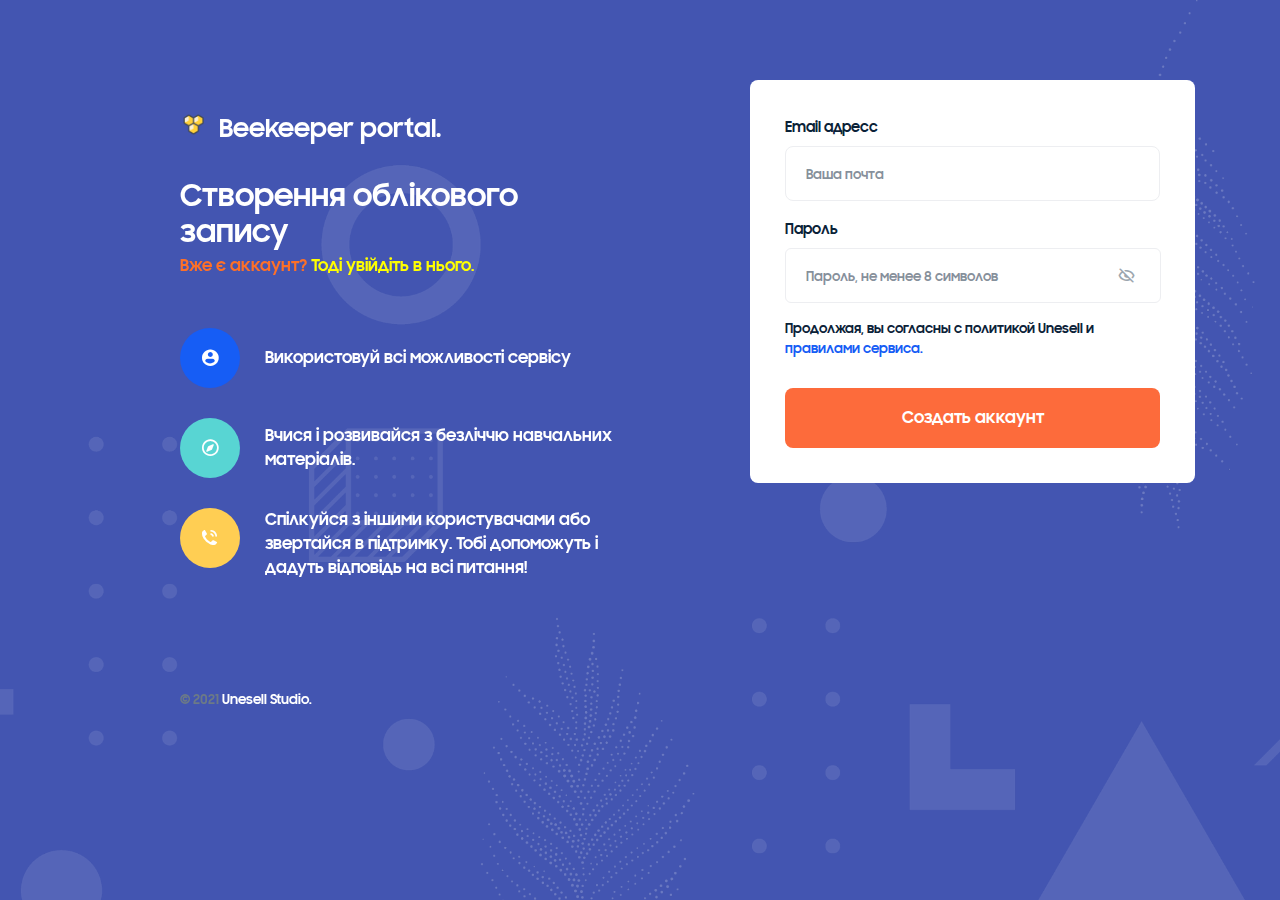
==== registration/index.html @ 344abe2b "Initial commit" ====
<!DOCTYPE html>
<html lang="en" class="h-100">

<head>
  <meta charset="UTF-8" />
  <meta http-equiv="Content-Type" content="text/html; charset=UTF-8" />
  <meta http-equiv="X-UA-Compatible" content="IE=edge" />
  <meta http-equiv="X-UA-Compatible" content="ie=edge" />
  <meta name="viewport" content="width=device-width, initial-scale=1.0" />
  <meta name="viewport" content="width=device-width, initial-scale=1.0" />
  <meta name="description"
    content="Welcome to Rakon Multi-Purpose HTML5 Templates RTL Supported, built with HTML, JS, SASS, CSS3 and jQuery, RTL Supported, Easy User Experience and Responsive to all devices" />
  <meta name="keywords"
    content="HTML, CSS, JavaScript, Bootstrap, jQuery, Rakon, Themeforest, Template, envato, SASS, SCSS, HTML5, landing page, SaaS Product, SaaS Modern,  MultiPurpose, Crypto, Currency, ICO, Hosting, Agency, Mobile, App, Interior, Charity" />
  <meta name="author" content="Rakon - Creative Multi-Purpose HTML5 Templates" />

  <title>Регистрация в Beekeeper portal</title>
  <!-- favicon -->
  <link rel="shortcut icon" href="../assets/img/favicon.ico" type="image/x-icon" />
  <!-- Bootstrap 4.5 -->
  <link rel="stylesheet" href="../assets/css/main/bootstrap.min.css" type="text/css" />
  <!-- animate -->
  <link rel="stylesheet" href="../assets/css/main/animate.css" type="text/css" />
  <!-- Swiper -->
  <link rel="stylesheet" href="../assets/css/main/swiper.min.css" />
  <!-- icons -->
  <link rel="stylesheet" href="../assets/css/main/icons.css" type="text/css" />
  <!-- aos -->
  <link rel="stylesheet" href="../assets/css/main/aos.css" type="text/css" />
  <!-- main css -->
  <link rel="stylesheet" href="../assets/css/main/main.css" type="text/css" />
  <link rel="stylesheet" href="../assets/css/main/main_add.css" type="text/css" />
  <!-- normalize -->
  <link rel="stylesheet" href="../assets/css/main/normalize.css" type="text/css" />
  <!--New Style Beekeeper portal-->
  <link rel="stylesheet" href="../assets/css/main/new_style.css" type="text/css" />

  <!-- js for Brwoser -->
  <!--[if lt IE 9]>
      <script src="https://oss.maxcdn.com/html5shiv/3.7.2/html5shiv.min.js"></script>
      <script src="https://oss.maxcdn.com/respond/1.4.2/respond.min.js"></script>
    <![endif]-->

</head>

<body class="signup_full bg_dark">

  <!-- Start form_signup_onek -->
  <section class="form_signup_one signup_two">
    <div class="container">
      <div class="row">
        <div class="col-lg-5 offset-1 my-auto">

          <div class="item_brand margin-b-3">
            <a href="../registration/">
              <img class="mr-2" src="../assets/img/logo-l.png" alt="">              <span>Beekeeper portal.</span>
            </a>
          </div>

          <div class="title_sections margin-b-5">
            <h2 class="c-white mb-1">Створення облікового запису</h2>
            <p class="c-orange2">Вже є аккаунт? <a href="../login/" style="color: yellow;">Тоді увійдіть в нього.</a></p>
          </div>

          <div class="no_mobile">
            <div class="list__point">
              <div class="item media">
                <div class="icob">
                  <i class="tio account_circle"></i>
                </div>
                <div class="media-body my-auto">
                  <p>Використовуй всі можливості сервісу</p>
                </div>
              </div>
              <div class="item media">
                <div class="icob">
                  <i class="tio explore_outlined"></i>
                </div>
                <div class="media-body my-auto">
                  <p>Вчися і розвивайся з безліччю навчальних матеріалів.</p>
                </div>
              </div>
              <div class="item media">
                <div class="icob">
                  <i class="tio call_talking"></i>
                </div>
                <div class="media-body my-auto">
                  <p>Спілкуйся з іншими користувачами або звертайся в підтримку. Тобі допоможуть і дадуть відповідь на всі питання!</p>
                </div>
              </div>
            </div>
          </div>

        </div>
        <div class="col-md-7 col-lg-5 ml-lg-auto">
          <div class="item_group">
            
            <form action="registration.php" method="post" class="row" id="FormID">
              
              <div class="col-12">
                <div class="form-group" onclick="mail()">
                  <label>Email адресс</label>
                  <input id="mail" name="mail" type="email" class="form-control" placeholder="Ваша почта">
                  <a id="mail_lost" style="color: red; font-size: 10px; display: none;">Это не почта, исправьте.</a>
                  <a id="mail_none" style="color: red; font-size: 10px; display: none;">Не введён адрес.</a>
                </div>
              </div>
              <div class="col-md-12">
                <div class="form-group --password" id="show_hide_password" onclick="pass()">
                  <label>Пароль</label>
                  <div class="input-group">
                    <input id="passwords" name="password" type="password" class="form-control" data-toggle="password" placeholder="Пароль, не менее 8 символов"
                      required="" />
                    <div class="input-group-prepend hide_show">
                      <a><span class="input-group-text tio hidden_outlined"></span></a>
                    </div>
                  </div>
                  <a id="pass_lost" style="color: red; font-size: 10px; display: none;">Слишком короткий пароль</a>
                </div>
              </div>
              <div class="col-12">
                <p class="font-s-13 mb-0">
                  Продолжая, вы согласны с политикой Unesell и
                  <a href="../service/rule/" target="_blank" class="c-blue">
                    правилами сервиса.
                  </a>
                </p>

                <a class="btn w-100 margin-t-3 btn_account bg-orange-red c-white rounded-8" onclick="subt()">
                  Создать аккаунт
                </a>

              </div>
            </form>

            <script>
              function subt(){
                var email = false;
                var password = false;
                
                //почта
                var mails = document.getElementById("mail").value;
                if(Number(mails.length) > 3){
                  if(mails.includes('@')){
                    if(mails.includes('gmail') || mails.includes('ya') || mails.includes('mail') || mails.includes('uk') || mails.includes('ru')){
                      email = true;
                    }else{
                      var mail = document.getElementById("mail_lost");
                      mail.textContent = "Простите, эта почта не поддерживается.";
                      mail.style = "color: red; font-size: 10px; display: block;";
                      email = false;
                    }
                  }else{
                    var mail = document.getElementById("mail_lost");
                    mail.textContent = "Это не почта, исправьте.";
                    mail.style = "color: red; font-size: 10px; display: block;";
                    email = false;
                  }
                }else{
                  var mail = document.getElementById("mail_none");
                  mail.textContent = "Не введён адрес.";
                  mail.style = "color: red; font-size: 10px; display: block;";
                  email = false;
                }
                //конец почты

                //пароль
                var passwor = document.getElementById("passwords").value;
                if(Number(passwor.length) < 8){
                  var pass_leng = document.getElementById("pass_lost");
                  pass_leng.style = "color: red; font-size: 10px; display: block;";
                  password = false;
                }else{
                  password = true;
                }
                //конец пароля

                //кошелёк
                
                //конец кошелька

                if(email == true && password == true){
                  var form = document.getElementById("FormID");
                  form.submit();
                }
              }

              function mail(){
                var main = document.getElementById("mail_lost");
                main.style = "display: none;";
                var main2 = document.getElementById("mail_none");
                main2.style = "display: none;";
              }
              function pass(){
                var pass = document.getElementById("pass_lost");
                pass.style = "display: none;";
              }
              function payeer(){
                var pay = document.getElementById("payeer");
                var pay2 = document.getElementById("payeer2");
                pay.style = "display: none;";
                pay2.style = "display: none;";
              }

            </script>

          </div>

        </div>
      </div>

    </div>
  </section>
  <!-- End.form_signup_one -->

  <!-- Start item_footer -->
  <div class="item_footer">
    <div class="container">
      <div class="row">
        <div class="col-lg-5 offset-lg-1">
          <p>© 2021 <a href="http://unesell.pp.ua" target="_blank">Unesell Studio.
          </p>
        </div>
      </div>
    </div>
  </div>
  <!-- End. item_footer -->


  <!-- Back to top with progress indicator-->
  <div class="prgoress_indicator">
    <svg class="progress-circle svg-content" width="100%" height="100%" viewBox="-1 -1 102 102">
      <path d="M50,1 a49,49 0 0,1 0,98 a49,49 0 0,1 0,-98" />
    </svg>
  </div>

  <!-- jquery -->
  <script src="../assets/js/jquery-3.5.0.js" type="text/javascript"></script>
  <!-- jquery-migrate -->
  <script src="../assets/js/jquery-migrate.min.js" type="text/javascript"></script>
  <!-- popper -->
  <script src="../assets/js/popper.min.js" type="text/javascript"></script>
  <!-- bootstrap -->
  <script src="../assets/js/bootstrap.min.js" type="text/javascript"></script>
  <!--
  ============
  vendor file
  ============
   -->
  <!-- particles -->
  <script src="../assets/js/vendor/particles.min.js" type="text/javascript"></script>
  <!-- TweenMax -->
  <script src="../assets/js/vendor/TweenMax.min.js" type="text/javascript"></script>
  <!-- ScrollMagic -->
  <script src="../assets/js/vendor/ScrollMagic.js" type="text/javascript"></script>
  <!-- animation.gsap -->
  <script src="../assets/js/vendor/animation.gsap.js" type="text/javascript"></script>
  <!-- addIndicators -->
  <script src="../assets/js/vendor/debug.addIndicators.min.js" type="text/javascript"></script>
  <!-- Swiper js -->
  <script src="../assets/js/vendor/swiper.min.js" type="text/javascript"></script>
  <!-- countdown -->
  <script src="../assets/js/vendor/countdown.js" type="text/javascript"></script>
  <!-- simpleParallax -->
  <script src="../assets/js/vendor/simpleParallax.min.js" type="text/javascript"></script>
  <!-- waypoints -->
  <script src="../assets/js/vendor/waypoints.min.js" type="text/javascript"></script>
  <!-- counterup -->
  <script src="../assets/js/vendor/jquery.counterup.min.js" type="text/javascript"></script>
  <!-- charming -->
  <script src="../assets/js/vendor/charming.min.js" type="text/javascript"></script>
  <!-- imagesloaded -->
  <script src="../assets/js/vendor/imagesloaded.pkgd.min.js" type="text/javascript"></script>
  <!-- BX-Slider -->
  <script src="../assets/js/vendor/jquery.bxslider.min.js" type="text/javascript"></script>
  <!-- Sharer -->
  <script src="../assets/js/vendor/sharer.js" type="text/javascript"></script>
  <!-- sticky -->
  <script src="../assets/js/vendor/sticky.min.js" type="text/javascript"></script>
  <!-- Aos -->
  <script src="../assets/js/vendor/aos.js" type="text/javascript"></script>
  <!-- main file -->
  <script src="../assets/js/main.js" type="text/javascript"></script>

</body>

</html>
---- assets/css/main/icons.css ----
@font-face {
  font-family: 'The-Icon-of';
  src:  url('../../fonts/The-Icon-of.eot?w2v7hx');
  src:  url('../../fonts/The-Icon-of.eot?w2v7hx#iefix') format('embedded-opentype'),
    url('../../fonts/The-Icon-of.woff2?w2v7hx') format('woff2'),
    url('../../fonts/The-Icon-of.ttf?w2v7hx') format('truetype'),
    url('../../fonts/The-Icon-of.woff?w2v7hx') format('woff'),
    url('../../fonts/The-Icon-of.svg?w2v7hx#The-Icon-of') format('svg');
  font-weight: normal;
  font-style: normal;
  font-display: block;
}

.tio {
  /* use !important to prevent issues with browser extensions that change fonts */
  font-family: 'The-Icon-of' !important;
  speak: none;
  font-style: normal;
  font-weight: normal;
  font-variant: normal;
  text-transform: none;
  line-height: 1;

  /* Enable Ligatures ================ */
  letter-spacing: 0;
  -webkit-font-feature-settings: "liga";
  -moz-font-feature-settings: "liga=1";
  -moz-font-feature-settings: "liga";
  -ms-font-feature-settings: "liga" 1;
  font-feature-settings: "liga";
  -webkit-font-variant-ligatures: discretionary-ligatures;
  font-variant-ligatures: discretionary-ligatures;

  /* Better Font Rendering =========== */
  -webkit-font-smoothing: antialiased;
  -moz-osx-font-smoothing: grayscale;
}

.add_circle_outlined:before {
  content: "\e900";
}
.add_circle:before {
  content: "\e901";
}
.add_square_outlined:before {
  content: "\e902";
}
.add_square:before {
  content: "\e903";
}
.add:before {
  content: "\e904";
}
.appointment_cancelled:before {
  content: "\e905";
}
.appointment:before {
  content: "\e906";
}
.archive:before {
  content: "\e907";
}
.autorenew:before {
  content: "\e908";
}
.block_ads:before {
  content: "\e909";
}
.bookmark_outlined:before {
  content: "\e90a";
}
.bookmark:before {
  content: "\e90b";
}
.bookmarks_outlined:before {
  content: "\e90c";
}
.bookmarks:before {
  content: "\e90d";
}
.browser_window:before {
  content: "\e90e";
}
.browser_windows:before {
  content: "\e90f";
}
.cached:before {
  content: "\e910";
}
.calendar_month:before {
  content: "\e911";
}
.calendar_note:before {
  content: "\e912";
}
.calendar:before {
  content: "\e913";
}
.carousel_horizontal_outlined:before {
  content: "\e914";
}
.carousel_horizontal:before {
  content: "\e915";
}
.carousel_vertical_outlined:before {
  content: "\e916";
}
.carousel_vertical:before {
  content: "\e917";
}
.checkmark_circle_outlined:before {
  content: "\e918";
}
.checkmark_circle:before {
  content: "\e919";
}
.checkmark_square_outlined:before {
  content: "\e91a";
}
.checkmark_square:before {
  content: "\e91b";
}
.clear_circle_outlined:before {
  content: "\e91c";
}
.clear_circle:before {
  content: "\e91d";
}
.clear_square_outlined:before {
  content: "\e91e";
}
.clear_square:before {
  content: "\e91f";
}
.clear:before {
  content: "\e920";
}
.column_view_outlined:before {
  content: "\e921";
}
.column_view:before {
  content: "\e922";
}
.command_outlined:before {
  content: "\e923";
}
.command:before {
  content: "\e924";
}
.date_range:before {
  content: "\e925";
}
.done:before {
  content: "\e926";
}
.drag:before {
  content: "\e927";
}
.eject_circle_outlined:before {
  content: "\e928";
}
.eject_circle:before {
  content: "\e929";
}
.eject:before {
  content: "\e92a";
}
.event:before {
  content: "\e92b";
}
.exit_fullscreen_1_1:before {
  content: "\e92c";
}
.exit_fullscreen_4_3:before {
  content: "\e92d";
}
.exit_fullscreen_16_9:before {
  content: "\e92e";
}
.find_replace:before {
  content: "\e92f";
}
.first_page:before {
  content: "\e930";
}
.hashtag:before {
  content: "\e931";
}
.heart_outlined:before {
  content: "\e932";
}
.heart:before {
  content: "\e933";
}
.help_outlined:before {
  content: "\e934";
}
.help:before {
  content: "\e935";
}
.history:before {
  content: "\e936";
}
.incognito:before {
  content: "\e937";
}
.info_outined:before {
  content: "\e938";
}
.info:before {
  content: "\e939";
}
.key:before {
  content: "\e93a";
}
.label_important:before {
  content: "\e93b";
}
.label_off:before {
  content: "\e93c";
}
.label_outlined:before {
  content: "\e93d";
}
.label:before {
  content: "\e93e";
}
.labels_outlined:before {
  content: "\e93f";
}
.labels:before {
  content: "\e940";
}
.last_page:before {
  content: "\e941";
}
.layout:before {
  content: "\e942";
}
.move_page:before {
  content: "\e943";
}
.multi_direction_diagonal:before {
  content: "\e944";
}
.multi_direction:before {
  content: "\e945";
}
.notebook_bookmarked:before {
  content: "\e946";
}
.notice_outlined:before {
  content: "\e947";
}
.notice:before {
  content: "\e948";
}
.open_in_new:before {
  content: "\e949";
}
.pages_outlined:before {
  content: "\e94a";
}
.pages:before {
  content: "\e94b";
}
.publish:before {
  content: "\e94c";
}
.record_screen:before {
  content: "\e94d";
}
.refresh:before {
  content: "\e94e";
}
.remaining_time:before {
  content: "\e94f";
}
.remove_circle_outlined:before {
  content: "\e950";
}
.remove_circle:before {
  content: "\e951";
}
.remove_square_outlined:before {
  content: "\e952";
}
.remove_square:before {
  content: "\e953";
}
.remove:before {
  content: "\e954";
}
.restore:before {
  content: "\e955";
}
.search:before {
  content: "\e956";
}
.settings_back:before {
  content: "\e957";
}
.shopping_basket_add:before {
  content: "\e958";
}
.shopping_basket_clear:before {
  content: "\e959";
}
.shopping_basket_outlined:before {
  content: "\e95a";
}
.shopping_basket_remove:before {
  content: "\e95b";
}
.shopping_basket:before {
  content: "\e95c";
}
.shopping_cart_add:before {
  content: "\e95d";
}
.shopping_cart_off:before {
  content: "\e95e";
}
.shopping_cart_outlined:before {
  content: "\e95f";
}
.shopping_cart_remove:before {
  content: "\e960";
}
.shopping_cart:before {
  content: "\e961";
}
.snooze_notification:before {
  content: "\e962";
}
.snooze:before {
  content: "\e963";
}
.sort:before {
  content: "\e964";
}
.star_half:before {
  content: "\e965";
}
.star_outlined:before {
  content: "\e966";
}
.star:before {
  content: "\e967";
}
.subscribe:before {
  content: "\e968";
}
.support:before {
  content: "\e969";
}
.sync_off:before {
  content: "\e96a";
}
.sync:before {
  content: "\e96b";
}
.tab:before {
  content: "\e96c";
}
.tabs:before {
  content: "\e96d";
}
.time_20_s:before {
  content: "\e96e";
}
.time_30_s:before {
  content: "\e96f";
}
.time_40_s:before {
  content: "\e970";
}
.time:before {
  content: "\e971";
}
.timer_20_s:before {
  content: "\e972";
}
.timer_30_s:before {
  content: "\e973";
}
.timer_40_s:before {
  content: "\e974";
}
.timer_off:before {
  content: "\e975";
}
.timer:before {
  content: "\e976";
}
.turn_off:before {
  content: "\e977";
}
.unarchive:before {
  content: "\e978";
}
.update:before {
  content: "\e979";
}
.vibrations_off:before {
  content: "\e97a";
}
.vibrations:before {
  content: "\e97b";
}
.watch_later:before {
  content: "\e97c";
}
.youtube_search:before {
  content: "\e97d";
}
.battery_alert:before {
  content: "\e97e";
}
.error_outlined:before {
  content: "\e97f";
}
.error:before {
  content: "\e980";
}
.message_failed_outlined:before {
  content: "\e981";
}
.message_failed:before {
  content: "\e982";
}
.new_release_outlined:before {
  content: "\e983";
}
.new_release:before {
  content: "\e984";
}
.notification_add:before {
  content: "\e985";
}
.notifications_alert:before {
  content: "\e986";
}
.notifications_off:before {
  content: "\e987";
}
.notifications_on_outlined:before {
  content: "\e988";
}
.notifications_on:before {
  content: "\e989";
}
.notifications_outlined:before {
  content: "\e98a";
}
.notifications:before {
  content: "\e98b";
}
.report_outlined:before {
  content: "\e98c";
}
.report:before {
  content: "\e98d";
}
.security_warning_outlined:before {
  content: "\e98e";
}
.security_warning:before {
  content: "\e98f";
}
.warning_outlined:before {
  content: "\e990";
}
.warning:before {
  content: "\e991";
}
.arrow_backward:before {
  content: "\e992";
}
.arrow_doublesided_horizontal:before {
  content: "\e993";
}
.arrow_doublesided_vertical:before {
  content: "\e994";
}
.arrow_downward:before {
  content: "\e995";
}
.arrow_drop_down_circle_outlined:before {
  content: "\e996";
}
.arrow_drop_down_circle:before {
  content: "\e997";
}
.arrow_drop_up_circle_outlined:before {
  content: "\e998";
}
.arrow_drop_up_circle:before {
  content: "\e999";
}
.arrow_forward:before {
  content: "\e99a";
}
.arrow_large_backward_outlined:before {
  content: "\e99b";
}
.arrow_large_backward:before {
  content: "\e99c";
}
.arrow_large_downward_outlined:before {
  content: "\e99d";
}
.arrow_large_downward:before {
  content: "\e99e";
}
.arrow_large_forward_outlined:before {
  content: "\e99f";
}
.arrow_large_forward:before {
  content: "\e9a0";
}
.arrow_large_upward_outlined:before {
  content: "\e9a1";
}
.arrow_large_upward:before {
  content: "\e9a2";
}
.arrow_left_circle_outlined:before {
  content: "\e9a3";
}
.arrow_left_circle:before {
  content: "\e9a4";
}
.arrow_long_down:before {
  content: "\e9a5";
}
.arrow_long_left:before {
  content: "\e9a6";
}
.arrow_long_right:before {
  content: "\e9a7";
}
.arrow_long_up:before {
  content: "\e9a8";
}
.arrow_right_circle_outlined:before {
  content: "\e9a9";
}
.arrow_right_circle:before {
  content: "\e9aa";
}
.arrow_upward:before {
  content: "\e9ab";
}
.back_ui:before {
  content: "\e9ac";
}
.caret_down:before {
  content: "\e9ad";
}
.caret_left:before {
  content: "\e9ae";
}
.caret_right:before {
  content: "\e9af";
}
.caret_up:before {
  content: "\e9b0";
}
.chevron_down:before {
  content: "\e9b1";
}
.chevron_left:before {
  content: "\e9b2";
}
.chevron_right:before {
  content: "\e9b3";
}
.chevron_up:before {
  content: "\e9b4";
}
.collapse_all:before {
  content: "\e9b5";
}
.double_caret_horizontal:before {
  content: "\e9b6";
}
.double_caret_vertical:before {
  content: "\e9b7";
}
.down_ui:before {
  content: "\e9b8";
}
.expand_all:before {
  content: "\e9b9";
}
.next_ui:before {
  content: "\e9ba";
}
.pull_right_left:before {
  content: "\e9bb";
}
.subdirectory_left:before {
  content: "\e9bc";
}
.subdirectory_right:before {
  content: "\e9bd";
}
.up_ui:before {
  content: "\e9be";
}
.fast_forward:before {
  content: "\e9bf";
}
.fast_rewind:before {
  content: "\e9c0";
}
.forward:before {
  content: "\e9c1";
}
.mic_off_outlined:before {
  content: "\e9c2";
}
.mic_off:before {
  content: "\e9c3";
}
.mic_outlined:before {
  content: "\e9c4";
}
.mic:before {
  content: "\e9c5";
}
.music_off:before {
  content: "\e9c6";
}
.music:before {
  content: "\e9c7";
}
.pause_circle_outlined:before {
  content: "\e9c8";
}
.pause_circle:before {
  content: "\e9c9";
}
.pause:before {
  content: "\e9ca";
}
.play_circle_outlined:before {
  content: "\e9cb";
}
.play_circle:before {
  content: "\e9cc";
}
.play_outlined:before {
  content: "\e9cd";
}
.play:before {
  content: "\e9ce";
}
.record_outlined:before {
  content: "\e9cf";
}
.record_voice_outlined:before {
  content: "\e9d0";
}
.record_voice:before {
  content: "\e9d1";
}
.record:before {
  content: "\e9d2";
}
.repeat:before {
  content: "\e9d3";
}
.replay:before {
  content: "\e9d4";
}
.shuffle:before {
  content: "\e9d5";
}
.skip_back:before {
  content: "\e9d6";
}
.skip_forward:before {
  content: "\e9d7";
}
.skip_next:before {
  content: "\e9d8";
}
.skip_previous:before {
  content: "\e9d9";
}
.skip:before {
  content: "\e9da";
}
.stop_circle_outlined:before {
  content: "\e9db";
}
.stop_circle:before {
  content: "\e9dc";
}
.stop_outlined:before {
  content: "\e9dd";
}
.stop:before {
  content: "\e9de";
}
.tune_horizontal:before {
  content: "\e9df";
}
.tune_vertical:before {
  content: "\e9e0";
}
.tune:before {
  content: "\e9e1";
}
.voice_line:before {
  content: "\e9e2";
}
.voice:before {
  content: "\e9e3";
}
.volume_down:before {
  content: "\e9e4";
}
.volume_low:before {
  content: "\e9e5";
}
.volume_minus:before {
  content: "\e9e6";
}
.volume_mute:before {
  content: "\e9e7";
}
.volume_off:before {
  content: "\e9e8";
}
.volume_plus:before {
  content: "\e9e9";
}
.volume_up:before {
  content: "\e9ea";
}
.adaptive_lighting:before {
  content: "\e9eb";
}
.airbag_deactivated:before {
  content: "\e9ec";
}
.airbag_warning:before {
  content: "\e9ed";
}
.alternator_warning_outlined:before {
  content: "\e9ee";
}
.alternator_warning:before {
  content: "\e9ef";
}
.bonnet_open:before {
  content: "\e9f0";
}
.boot_open:before {
  content: "\e9f1";
}
.brake_pad_warning:before {
  content: "\e9f2";
}
.cruise_control_on:before {
  content: "\e9f3";
}
.dipped_beam_headlights:before {
  content: "\e9f4";
}
.direction_indicators:before {
  content: "\e9f5";
}
.door_open:before {
  content: "\e9f6";
}
.engine_warning_outlined:before {
  content: "\e9f7";
}
.engine_warning:before {
  content: "\e9f8";
}
.exterior_light_fault:before {
  content: "\e9f9";
}
.fog_light_front:before {
  content: "\e9fa";
}
.fog_light_rear:before {
  content: "\e9fb";
}
.glow_plug_warning:before {
  content: "\e9fc";
}
.handbrake_warning:before {
  content: "\e9fd";
}
.hazard_warning:before {
  content: "\e9fe";
}
.main_beam_headlights:before {
  content: "\e9ff";
}
.oil_pressure_low_outlined:before {
  content: "\ea00";
}
.oil_pressure_low:before {
  content: "\ea01";
}
.parking_brake_light:before {
  content: "\ea02";
}
.rain_sensor:before {
  content: "\ea03";
}
.rear_window_defrost:before {
  content: "\ea04";
}
.recirculation:before {
  content: "\ea05";
}
.seatbelt_not_on:before {
  content: "\ea06";
}
.sidelight_indicator:before {
  content: "\ea07";
}
.sidelight_information:before {
  content: "\ea08";
}
.stability_control_off:before {
  content: "\ea09";
}
.temperature_warning:before {
  content: "\ea0a";
}
.tyre_pressure_low:before {
  content: "\ea0b";
}
.washer_fluid_low:before {
  content: "\ea0c";
}
.windscreen_defrost:before {
  content: "\ea0d";
}
.call_cancelled:before {
  content: "\ea0e";
}
.call_ended:before {
  content: "\ea0f";
}
.call_forward:before {
  content: "\ea10";
}
.call_talking_quiet:before {
  content: "\ea11";
}
.call_talking:before {
  content: "\ea12";
}
.call:before {
  content: "\ea13";
}
.chat_outlined:before {
  content: "\ea14";
}
.chat:before {
  content: "\ea15";
}
.comment_image_outlined:before {
  content: "\ea16";
}
.comment_image:before {
  content: "\ea17";
}
.comment_outlined:before {
  content: "\ea18";
}
.comment_play_outlined:before {
  content: "\ea19";
}
.comment_play:before {
  content: "\ea1a";
}
.comment_text_outlined:before {
  content: "\ea1b";
}
.comment_text:before {
  content: "\ea1c";
}
.comment_video:before {
  content: "\ea1d";
}
.comment_vs_outlined:before {
  content: "\ea1e";
}
.comment_vs:before {
  content: "\ea1f";
}
.comment:before {
  content: "\ea20";
}
.contact_notebook:before {
  content: "\ea21";
}
.contacts_book:before {
  content: "\ea22";
}
.contacts:before {
  content: "\ea23";
}
.draft:before {
  content: "\ea24";
}
.email_outlined:before {
  content: "\ea25";
}
.email:before {
  content: "\ea26";
}
.favorite_comment:before {
  content: "\ea27";
}
.import_export:before {
  content: "\ea28";
}
.inbox:before {
  content: "\ea29";
}
.inboxes:before {
  content: "\ea2a";
}
.made_call:before {
  content: "\ea2b";
}
.message_add_outlined:before {
  content: "\ea2c";
}
.message_add:before {
  content: "\ea2d";
}
.message_outlined:before {
  content: "\ea2e";
}
.message_play_outlined:before {
  content: "\ea2f";
}
.message_play:before {
  content: "\ea30";
}
.message:before {
  content: "\ea31";
}
.messages_outlined:before {
  content: "\ea32";
}
.messages:before {
  content: "\ea33";
}
.missed_call_outgoing:before {
  content: "\ea34";
}
.missed_call:before {
  content: "\ea35";
}
.mms_outlined:before {
  content: "\ea36";
}
.mms:before {
  content: "\ea37";
}
.new_email:before {
  content: "\ea38";
}
.received_call:before {
  content: "\ea39";
}
.reply_all:before {
  content: "\ea3a";
}
.reply:before {
  content: "\ea3b";
}
.send_outlined:before {
  content: "\ea3c";
}
.send:before {
  content: "\ea3d";
}
.share_message:before {
  content: "\ea3e";
}
.share_screen:before {
  content: "\ea3f";
}
.sms_active_outlined:before {
  content: "\ea40";
}
.sms_active:before {
  content: "\ea41";
}
.sms_chat_outlined:before {
  content: "\ea42";
}
.sms_chat:before {
  content: "\ea43";
}
.sms_outlined:before {
  content: "\ea44";
}
.sms:before {
  content: "\ea45";
}
.swap_horizontal:before {
  content: "\ea46";
}
.swap_vs:before {
  content: "\ea47";
}
.swap:before {
  content: "\ea48";
}
.unsubscribe:before {
  content: "\ea49";
}
.voice_chat:before {
  content: "\ea4a";
}
.voicemail:before {
  content: "\ea4b";
}
.airpods:before {
  content: "\ea4c";
}
.android_phone_vs:before {
  content: "\ea4d";
}
.android_phone:before {
  content: "\ea4e";
}
.android_phones:before {
  content: "\ea4f";
}
.apple_watch:before {
  content: "\ea50";
}
.batery_vertical_3_quarters:before {
  content: "\ea51";
}
.battery_horizontal_3_quarters:before {
  content: "\ea52";
}
.battery_horizontal_half:before {
  content: "\ea53";
}
.battery_horizontal_outlined:before {
  content: "\ea54";
}
.battery_horizontal_quarter:before {
  content: "\ea55";
}
.battery_horizontal:before {
  content: "\ea56";
}
.battery_vertical_half:before {
  content: "\ea57";
}
.battery_vertical_outlined:before {
  content: "\ea58";
}
.battery_vertical_quarter:before {
  content: "\ea59";
}
.battery_vertical:before {
  content: "\ea5a";
}
.calculator:before {
  content: "\ea5b";
}
.charging:before {
  content: "\ea5c";
}
.devices_1:before {
  content: "\ea5d";
}
.devices_2:before {
  content: "\ea5e";
}
.devices_apple:before {
  content: "\ea5f";
}
.disc:before {
  content: "\ea60";
}
.hdmi_outlined:before {
  content: "\ea61";
}
.hdmi:before {
  content: "\ea62";
}
.headphones:before {
  content: "\ea63";
}
.imac:before {
  content: "\ea64";
}
.iphone:before {
  content: "\ea65";
}
.iphones:before {
  content: "\ea66";
}
.joystick:before {
  content: "\ea67";
}
.keyboard_hide:before {
  content: "\ea68";
}
.keyboard_vs:before {
  content: "\ea69";
}
.keyboard:before {
  content: "\ea6a";
}
.laptop:before {
  content: "\ea6b";
}
.light_battery:before {
  content: "\ea6c";
}
.microphone:before {
  content: "\ea6d";
}
.monitor:before {
  content: "\ea6e";
}
.mouse_outlined:before {
  content: "\ea6f";
}
.mouse_pad_outlined:before {
  content: "\ea70";
}
.mouse_pad:before {
  content: "\ea71";
}
.mouse:before {
  content: "\ea72";
}
.no_sim_card:before {
  content: "\ea73";
}
.photo_camera:before {
  content: "\ea74";
}
.plug_outlined:before {
  content: "\ea75";
}
.plug:before {
  content: "\ea76";
}
.radio:before {
  content: "\ea77";
}
.remote_controller:before {
  content: "\ea78";
}
.router:before {
  content: "\ea79";
}
.sim_card:before {
  content: "\ea7a";
}
.speaker:before {
  content: "\ea7b";
}
.surveillance_camera:before {
  content: "\ea7c";
}
.tablet_phone:before {
  content: "\ea7d";
}
.tablet:before {
  content: "\ea7e";
}
.tv_new:before {
  content: "\ea7f";
}
.tv_old:before {
  content: "\ea80";
}
.usb_c_outlined:before {
  content: "\ea81";
}
.usb_c:before {
  content: "\ea82";
}
.usb_port_outlined:before {
  content: "\ea83";
}
.usb_port:before {
  content: "\ea84";
}
.video_camera_off:before {
  content: "\ea85";
}
.video_camera_outlined:before {
  content: "\ea86";
}
.video_camera:before {
  content: "\ea87";
}
.vinyl:before {
  content: "\ea88";
}
.watches:before {
  content: "\ea89";
}
.document_outlined:before {
  content: "\ea8a";
}
.document_text_outlined:before {
  content: "\ea8b";
}
.document_text:before {
  content: "\ea8c";
}
.document:before {
  content: "\ea8d";
}
.documents_outlined:before {
  content: "\ea8e";
}
.documents:before {
  content: "\ea8f";
}
.file_add_outlined:before {
  content: "\ea90";
}
.file_add:before {
  content: "\ea91";
}
.file_outlined:before {
  content: "\ea92";
}
.file_text_outlined:before {
  content: "\ea93";
}
.file_text:before {
  content: "\ea94";
}
.file:before {
  content: "\ea95";
}
.files_labeled_outlined:before {
  content: "\ea96";
}
.files_labeled:before {
  content: "\ea97";
}
.files_outlined:before {
  content: "\ea98";
}
.files:before {
  content: "\ea99";
}
.folder_add:before {
  content: "\ea9a";
}
.folder_bookmarked:before {
  content: "\ea9b";
}
.folder_labeled_outlined:before {
  content: "\ea9c";
}
.folder_labeled:before {
  content: "\ea9d";
}
.folder_opened_labeled:before {
  content: "\ea9e";
}
.folder_opened:before {
  content: "\ea9f";
}
.folder_outlined:before {
  content: "\eaa0";
}
.folder_photo:before {
  content: "\eaa1";
}
.folder_shared:before {
  content: "\eaa2";
}
.folder_special:before {
  content: "\eaa3";
}
.folder:before {
  content: "\eaa4";
}
.folders_outlined:before {
  content: "\eaa5";
}
.folders:before {
  content: "\eaa6";
}
.avocado:before {
  content: "\eaa7";
}
.banana:before {
  content: "\eaa8";
}
.beer_bottle_labeled:before {
  content: "\eaa9";
}
.beer_bottle:before {
  content: "\eaaa";
}
.chicken_outlined:before {
  content: "\eaab";
}
.chicken:before {
  content: "\eaac";
}
.citrus_fruits:before {
  content: "\eaad";
}
.drink_outlined:before {
  content: "\eaae";
}
.drink:before {
  content: "\eaaf";
}
.egg:before {
  content: "\eab0";
}
.fastfood:before {
  content: "\eab1";
}
.fish_outlined:before {
  content: "\eab2";
}
.fish:before {
  content: "\eab3";
}
.fruit_apple_outlined:before {
  content: "\eab4";
}
.fruit_apple:before {
  content: "\eab5";
}
.ice_cream:before {
  content: "\eab6";
}
.ice_cream_cup:before {
  content: "\eab7";
}
.meal_outlined:before {
  content: "\eab8";
}
.meal:before {
  content: "\eab9";
}
.mushroom:before {
  content: "\eaba";
}
.pizza_outlined:before {
  content: "\eabb";
}
.pizza:before {
  content: "\eabc";
}
.soda:before {
  content: "\eabd";
}
.strawberry:before {
  content: "\eabe";
}
.water_bottle_labeled:before {
  content: "\eabf";
}
.water_bottle:before {
  content: "\eac0";
}
.wine_bottle_labeled:before {
  content: "\eac1";
}
.wine_bottle:before {
  content: "\eac2";
}
.clap:before {
  content: "\eac3";
}
.expressionless:before {
  content: "\eac4";
}
.face_female:before {
  content: "\eac5";
}
.face_male:before {
  content: "\eac6";
}
.frowning:before {
  content: "\eac7";
}
.gesture_hand_1f:before {
  content: "\eac8";
}
.gesture_hand_2f:before {
  content: "\eac9";
}
.gesture_hover_1f:before {
  content: "\eaca";
}
.gesture_scroll_down_2f:before {
  content: "\eacb";
}
.gesture_scroll_down:before {
  content: "\eacc";
}
.gesture_scroll_up_2f:before {
  content: "\eacd";
}
.gesture_scroll_up_down_2f:before {
  content: "\eace";
}
.gesture_scroll_up_down:before {
  content: "\eacf";
}
.gesture_scroll_up:before {
  content: "\ead0";
}
.gesture_swipe_left_2f:before {
  content: "\ead1";
}
.gesture_swipe_left_right_2f:before {
  content: "\ead2";
}
.gesture_swipe_left_right:before {
  content: "\ead3";
}
.gesture_swipe_left:before {
  content: "\ead4";
}
.gesture_swipe_right_2f:before {
  content: "\ead5";
}
.gesture_swipe_right:before {
  content: "\ead6";
}
.hand_basic:before {
  content: "\ead7";
}
.hand_draw:before {
  content: "\ead8";
}
.hand_metal_horns:before {
  content: "\ead9";
}
.hand_middle_finger:before {
  content: "\eada";
}
.hand_ok:before {
  content: "\eadb";
}
.hand_piece:before {
  content: "\eadc";
}
.hand_wave:before {
  content: "\eadd";
}
.neutral_face:before {
  content: "\eade";
}
.protection:before {
  content: "\eadf";
}
.sad:before {
  content: "\eae0";
}
.slap:before {
  content: "\eae1";
}
.slightly_smilling:before {
  content: "\eae2";
}
.smile:before {
  content: "\eae3";
}
.thumbs_down:before {
  content: "\eae4";
}
.thumbs_up_down:before {
  content: "\eae5";
}
.thumbs_up:before {
  content: "\eae6";
}
.wink:before {
  content: "\eae7";
}
.alt:before {
  content: "\eae8";
}
.backspace_outlined:before {
  content: "\eae9";
}
.backspace:before {
  content: "\eaea";
}
.caps_lock:before {
  content: "\eaeb";
}
.command_key:before {
  content: "\eaec";
}
.enter:before {
  content: "\eaed";
}
.keyboard_brightness_1:before {
  content: "\eaee";
}
.keyboard_brightness_2:before {
  content: "\eaef";
}
.space_bar:before {
  content: "\eaf0";
}
.tab_key:before {
  content: "\eaf1";
}
.rotate:before {
  content: "\eaf2";
}
.beijing:before {
  content: "\eaf3";
}
.bratislava:before {
  content: "\eaf4";
}
.broadleaf_tree_outlined:before {
  content: "\eaf5";
}
.broadleaf_tree:before {
  content: "\eaf6";
}
.cafe_outlined:before {
  content: "\eaf7";
}
.cafe:before {
  content: "\eaf8";
}
.cairo:before {
  content: "\eaf9";
}
.castle:before {
  content: "\eafa";
}
.city:before {
  content: "\eafb";
}
.clinic:before {
  content: "\eafc";
}
.company:before {
  content: "\eafd";
}
.conifer_outlined:before {
  content: "\eafe";
}
.conifer:before {
  content: "\eaff";
}
.direction:before {
  content: "\eb00";
}
.dubai:before {
  content: "\eb01";
}
.earth_east:before {
  content: "\eb02";
}
.earth_west:before {
  content: "\eb03";
}
.education_outlined:before {
  content: "\eb04";
}
.education:before {
  content: "\eb05";
}
.factory:before {
  content: "\eb06";
}
.gas_station:before {
  content: "\eb07";
}
.globe:before {
  content: "\eb08";
}
.gym:before {
  content: "\eb09";
}
.hospital:before {
  content: "\eb0a";
}
.hotel:before {
  content: "\eb0b";
}
.location_off:before {
  content: "\eb0c";
}
.location_search:before {
  content: "\eb0d";
}
.machu-picchu:before {
  content: "\eb0e";
}
.map_outlined:before {
  content: "\eb0f";
}
.map_zoom_out:before {
  content: "\eb10";
}
.map:before {
  content: "\eb11";
}
.museum:before {
  content: "\eb12";
}
.my_location:before {
  content: "\eb13";
}
.navigate_outlined:before {
  content: "\eb14";
}
.navigate:before {
  content: "\eb15";
}
.neighborhood:before {
  content: "\eb16";
}
.new_york:before {
  content: "\eb17";
}
.paris:before {
  content: "\eb18";
}
.parking_outlined:before {
  content: "\eb19";
}
.parking:before {
  content: "\eb1a";
}
.pharmacy_outlined:before {
  content: "\eb1b";
}
.pharmacy:before {
  content: "\eb1c";
}
.pin_outlined:before {
  content: "\eb1d";
}
.pin:before {
  content: "\eb1e";
}
.poi_add_outlined:before {
  content: "\eb1f";
}
.poi_add:before {
  content: "\eb20";
}
.poi_delete_outlined:before {
  content: "\eb21";
}
.poi_delete:before {
  content: "\eb22";
}
.poi_outlined:before {
  content: "\eb23";
}
.poi_remove_outlined:before {
  content: "\eb24";
}
.poi_remove:before {
  content: "\eb25";
}
.poi_user:before {
  content: "\eb26";
}
.poi:before {
  content: "\eb27";
}
.pyramid:before {
  content: "\eb28";
}
.restaurant:before {
  content: "\eb29";
}
.rome:before {
  content: "\eb2a";
}
.route_dashed:before {
  content: "\eb2b";
}
.route:before {
  content: "\eb2c";
}
.san_francisco:before {
  content: "\eb2d";
}
.shop_outlined:before {
  content: "\eb2e";
}
.shop:before {
  content: "\eb2f";
}
.shopping_icon:before {
  content: "\eb30";
}
.shopping:before {
  content: "\eb31";
}
.singapore:before {
  content: "\eb32";
}
.spa_outlined:before {
  content: "\eb33";
}
.spa:before {
  content: "\eb34";
}
.sydney:before {
  content: "\eb35";
}
.theatre:before {
  content: "\eb36";
}
.toilets:before {
  content: "\eb37";
}
.trencin:before {
  content: "\eb38";
}
.zoom_in:before {
  content: "\eb39";
}
.zoom_out:before {
  content: "\eb3a";
}
.add_photo:before {
  content: "\eb3b";
}
.adjust:before {
  content: "\eb3c";
}
.align_to_bottom_outlined:before {
  content: "\eb3d";
}
.align_to_bottom_vs:before {
  content: "\eb3e";
}
.align_to_bottom:before {
  content: "\eb3f";
}
.align_to_center_outlined:before {
  content: "\eb40";
}
.align_to_center_vs:before {
  content: "\eb41";
}
.align_to_center:before {
  content: "\eb42";
}
.align_to_left_outlined:before {
  content: "\eb43";
}
.align_to_left_vs:before {
  content: "\eb44";
}
.align_to_left:before {
  content: "\eb45";
}
.align_to_middle_outlined:before {
  content: "\eb46";
}
.align_to_middle_vs:before {
  content: "\eb47";
}
.align_to_middle:before {
  content: "\eb48";
}
.align_to_right_outlined:before {
  content: "\eb49";
}
.align_to_right_vs:before {
  content: "\eb4a";
}
.align_to_right:before {
  content: "\eb4b";
}
.align_to_top_outlined:before {
  content: "\eb4c";
}
.align_to_top_vs:before {
  content: "\eb4d";
}
.align_to_top:before {
  content: "\eb4e";
}
.artboard_outlined:before {
  content: "\eb4f";
}
.artboard:before {
  content: "\eb50";
}
.black_white:before {
  content: "\eb51";
}
.blend_tool:before {
  content: "\eb52";
}
.bold:before {
  content: "\eb53";
}
.brightness_1_outlined:before {
  content: "\eb54";
}
.brightness_1:before {
  content: "\eb55";
}
.brightness_2_outlined:before {
  content: "\eb56";
}
.brightness_2:before {
  content: "\eb57";
}
.brightness_3:before {
  content: "\eb58";
}
.bring_forward:before {
  content: "\eb59";
}
.bring_to_front:before {
  content: "\eb5a";
}
.brush:before {
  content: "\eb5b";
}
.camera_enhance:before {
  content: "\eb5c";
}
.camera_roll:before {
  content: "\eb5d";
}
.canvas_graphics:before {
  content: "\eb5e";
}
.canvas_text:before {
  content: "\eb5f";
}
.canvas:before {
  content: "\eb60";
}
.color_off_outlined:before {
  content: "\eb61";
}
.color_off:before {
  content: "\eb62";
}
.color_outlined:before {
  content: "\eb63";
}
.color_picker_empty:before {
  content: "\eb64";
}
.color_picker_point:before {
  content: "\eb65";
}
.color_picker:before {
  content: "\eb66";
}
.color:before {
  content: "\eb67";
}
.copy:before {
  content: "\eb68";
}
.crop:before {
  content: "\eb69";
}
.cut_in_half:before {
  content: "\eb6a";
}
.cut:before {
  content: "\eb6b";
}
.difference:before {
  content: "\eb6c";
}
.eraser:before {
  content: "\eb6d";
}
.exposure:before {
  content: "\eb6e";
}
.flare:before {
  content: "\eb6f";
}
.flash_off:before {
  content: "\eb70";
}
.flash:before {
  content: "\eb71";
}
.focus:before {
  content: "\eb72";
}
.format_1_1:before {
  content: "\eb73";
}
.format_4_3:before {
  content: "\eb74";
}
.format_16_9:before {
  content: "\eb75";
}
.formats:before {
  content: "\eb76";
}
.free_transform:before {
  content: "\eb77";
}
.fullscreen_1_1:before {
  content: "\eb78";
}
.fullscreen_4_3:before {
  content: "\eb79";
}
.fullscreen_16_9:before {
  content: "\eb7a";
}
.gesture:before {
  content: "\eb7b";
}
.gradient:before {
  content: "\eb7c";
}
.grid:before {
  content: "\eb7d";
}
.image_rotate_left:before {
  content: "\eb7e";
}
.image_rotate_right:before {
  content: "\eb7f";
}
.image:before {
  content: "\eb80";
}
.intersect:before {
  content: "\eb81";
}
.invert_colors_off:before {
  content: "\eb82";
}
.invert_colors:before {
  content: "\eb83";
}
.invert:before {
  content: "\eb84";
}
.italic:before {
  content: "\eb85";
}
.keyframe_bezier_in:before {
  content: "\eb86";
}
.keyframe_bezier_out:before {
  content: "\eb87";
}
.keyframe_cont_bezier:before {
  content: "\eb88";
}
.keyframe_linear_in:before {
  content: "\eb89";
}
.keyframe_linear_out:before {
  content: "\eb8a";
}
.keyframe_linear:before {
  content: "\eb8b";
}
.knife:before {
  content: "\eb8c";
}
.lasso:before {
  content: "\eb8d";
}
.layers_off:before {
  content: "\eb8e";
}
.layers_outlined:before {
  content: "\eb8f";
}
.layers:before {
  content: "\eb90";
}
.ligature:before {
  content: "\eb91";
}
.macro_outlined:before {
  content: "\eb92";
}
.macro:before {
  content: "\eb93";
}
.magic_wand:before {
  content: "\eb94";
}
.marker_outlined:before {
  content: "\eb95";
}
.marker:before {
  content: "\eb96";
}
.mask_vs:before {
  content: "\eb97";
}
.mask:before {
  content: "\eb98";
}
.material:before {
  content: "\eb99";
}
.media_photo:before {
  content: "\eb9a";
}
.mesh_grid:before {
  content: "\eb9b";
}
.mouse_cursor_outlined:before {
  content: "\eb9c";
}
.mouse_cursor:before {
  content: "\eb9d";
}
.opacity:before {
  content: "\eb9e";
}
.paint_bucket:before {
  content: "\eb9f";
}
.paint_outlined:before {
  content: "\eba0";
}
.paint:before {
  content: "\eba1";
}
.palette_outlined:before {
  content: "\eba2";
}
.palette:before {
  content: "\eba3";
}
.pan_tool:before {
  content: "\eba4";
}
.panorama_image:before {
  content: "\eba5";
}
.panorama_outlined:before {
  content: "\eba6";
}
.panorama_vs_outlined:before {
  content: "\eba7";
}
.panorama_vs:before {
  content: "\eba8";
}
.panorama:before {
  content: "\eba9";
}
.paste:before {
  content: "\ebaa";
}
.pattern:before {
  content: "\ebab";
}
.pen:before {
  content: "\ebac";
}
.photo_album:before {
  content: "\ebad";
}
.photo_filter:before {
  content: "\ebae";
}
.photo_gallery_outlined:before {
  content: "\ebaf";
}
.photo_gallery:before {
  content: "\ebb0";
}
.photo_landscape_outlined:before {
  content: "\ebb1";
}
.photo_landscape:before {
  content: "\ebb2";
}
.photo_square_outlined:before {
  content: "\ebb3";
}
.photo_square:before {
  content: "\ebb4";
}
.podcast:before {
  content: "\ebb5";
}
.print_disabled:before {
  content: "\ebb6";
}
.print:before {
  content: "\ebb7";
}
.redo:before {
  content: "\ebb8";
}
.reflect_horizontal:before {
  content: "\ebb9";
}
.reflect_vertical:before {
  content: "\ebba";
}
.rounded_corner:before {
  content: "\ebbb";
}
.ruler:before {
  content: "\ebbc";
}
.save_outlined:before {
  content: "\ebbd";
}
.save:before {
  content: "\ebbe";
}
.scan_document_icon:before {
  content: "\ebbf";
}
.scan_document:before {
  content: "\ebc0";
}
.selection:before {
  content: "\ebc1";
}
.send_backward:before {
  content: "\ebc2";
}
.send_to_back:before {
  content: "\ebc3";
}
.sharpness:before {
  content: "\ebc4";
}
.shear:before {
  content: "\ebc5";
}
.shutter_outlined:before {
  content: "\ebc6";
}
.shutter:before {
  content: "\ebc7";
}
.slideshow_outlined:before {
  content: "\ebc8";
}
.slideshow:before {
  content: "\ebc9";
}
.small_caps:before {
  content: "\ebca";
}
.snap_to:before {
  content: "\ebcb";
}
.spiral:before {
  content: "\ebcc";
}
.stamp:before {
  content: "\ebcd";
}
.strikethrough:before {
  content: "\ebce";
}
.stroke_weight:before {
  content: "\ebcf";
}
.substract:before {
  content: "\ebd0";
}
.switch_camera:before {
  content: "\ebd1";
}
.switch_video:before {
  content: "\ebd2";
}
.text_center:before {
  content: "\ebd3";
}
.text_left:before {
  content: "\ebd4";
}
.text_right:before {
  content: "\ebd5";
}
.text:before {
  content: "\ebd6";
}
.texture:before {
  content: "\ebd7";
}
.tools:before {
  content: "\ebd8";
}
.transform_artboard:before {
  content: "\ebd9";
}
.transform:before {
  content: "\ebda";
}
.underline:before {
  content: "\ebdb";
}
.undo:before {
  content: "\ebdc";
}
.union:before {
  content: "\ebdd";
}
.vector:before {
  content: "\ebde";
}
.vertical_align_bottom:before {
  content: "\ebdf";
}
.vertical_align_middle:before {
  content: "\ebe0";
}
.vertical_align_top:before {
  content: "\ebe1";
}
.video_add:before {
  content: "\ebe2";
}
.video_gallery_outlined:before {
  content: "\ebe3";
}
.video_gallery:before {
  content: "\ebe4";
}
.video_horizontal_outlined:before {
  content: "\ebe5";
}
.video_horizontal:before {
  content: "\ebe6";
}
.video_vertical_outlined:before {
  content: "\ebe7";
}
.video_vertical:before {
  content: "\ebe8";
}
.american_football:before {
  content: "\ebe9";
}
.anchor:before {
  content: "\ebea";
}
.armchair:before {
  content: "\ebeb";
}
.baseball:before {
  content: "\ebec";
}
.basketball:before {
  content: "\ebed";
}
.birthday_outlined:before {
  content: "\ebee";
}
.birthday:before {
  content: "\ebef";
}
.block:before {
  content: "\ebf0";
}
.book_bookmarked:before {
  content: "\ebf1";
}
.book_opened:before {
  content: "\ebf2";
}
.book_outlined:before {
  content: "\ebf3";
}
.book:before {
  content: "\ebf4";
}
.brain:before {
  content: "\ebf5";
}
.brick_wall:before {
  content: "\ebf6";
}
.briefcase_not_accessible:before {
  content: "\ebf7";
}
.briefcase_outlined:before {
  content: "\ebf8";
}
.briefcase:before {
  content: "\ebf9";
}
.chair:before {
  content: "\ebfa";
}
.circle_outlined:before {
  content: "\ebfb";
}
.circle:before {
  content: "\ebfc";
}
.cricket:before {
  content: "\ebfd";
}
.crossfit:before {
  content: "\ebfe";
}
.cube:before {
  content: "\ebff";
}
.dining_table_outlined:before {
  content: "\ec00";
}
.dining_table:before {
  content: "\ec01";
}
.diving:before {
  content: "\ec02";
}
.door:before {
  content: "\ec03";
}
.flag_cross_1:before {
  content: "\ec04";
}
.flag_cross_2:before {
  content: "\ec05";
}
.flag_half_1:before {
  content: "\ec06";
}
.flag_half_2:before {
  content: "\ec07";
}
.flag_outlined:before {
  content: "\ec08";
}
.flag_quarter_1:before {
  content: "\ec09";
}
.flag_quarter_2:before {
  content: "\ec0a";
}
.flag:before {
  content: "\ec0b";
}
.flask:before {
  content: "\ec0c";
}
.flower:before {
  content: "\ec0d";
}
.foot_print:before {
  content: "\ec0e";
}
.gift:before {
  content: "\ec0f";
}
.glasses_outlined:before {
  content: "\ec10";
}
.glasses:before {
  content: "\ec11";
}
.hourglass_half:before {
  content: "\ec12";
}
.hourglass_outlined:before {
  content: "\ec13";
}
.hourglass_quarter:before {
  content: "\ec14";
}
.hourglass:before {
  content: "\ec15";
}
.ice_hockey:before {
  content: "\ec16";
}
.infinity:before {
  content: "\ec17";
}
.justice:before {
  content: "\ec18";
}
.lab:before {
  content: "\ec19";
}
.leaf_diagonal:before {
  content: "\ec1a";
}
.leaf:before {
  content: "\ec1b";
}
.light_on:before {
  content: "\ec1c";
}
.lightbulb:before {
  content: "\ec1d";
}
.medicaments:before {
  content: "\ec1e";
}
.mma:before {
  content: "\ec1f";
}
.moon_outlined:before {
  content: "\ec20";
}
.moon_vs_outlined:before {
  content: "\ec21";
}
.moon_vs:before {
  content: "\ec22";
}
.moon:before {
  content: "\ec23";
}
.movie:before {
  content: "\ec24";
}
.node_multiple_outlined:before {
  content: "\ec25";
}
.node_multiple:before {
  content: "\ec26";
}
.node_outlined:before {
  content: "\ec27";
}
.node:before {
  content: "\ec28";
}
.pet:before {
  content: "\ec29";
}
.pill:before {
  content: "\ec2a";
}
.puzzle:before {
  content: "\ec2b";
}
.quotes:before {
  content: "\ec2c";
}
.recycling:before {
  content: "\ec2d";
}
.rugby:before {
  content: "\ec2e";
}
.seat_outlined:before {
  content: "\ec2f";
}
.seat:before {
  content: "\ec30";
}
.shoe_print_outlined:before {
  content: "\ec31";
}
.shoe_print:before {
  content: "\ec32";
}
.shower:before {
  content: "\ec33";
}
.sign_man:before {
  content: "\ec34";
}
.sign_woman:before {
  content: "\ec35";
}
.skull:before {
  content: "\ec36";
}
.smoke_free:before {
  content: "\ec37";
}
.smoking:before {
  content: "\ec38";
}
.snowflake:before {
  content: "\ec39";
}
.sport:before {
  content: "\ec3a";
}
.square_outlined:before {
  content: "\ec3b";
}
.square:before {
  content: "\ec3c";
}
.stairs_down:before {
  content: "\ec3d";
}
.stairs_up:before {
  content: "\ec3e";
}
.survey:before {
  content: "\ec3f";
}
.t_shirt:before {
  content: "\ec40";
}
.table_tennis:before {
  content: "\ec41";
}
.temperature:before {
  content: "\ec42";
}
.tennis:before {
  content: "\ec43";
}
.test-tube:before {
  content: "\ec44";
}
.ticket:before {
  content: "\ec45";
}
.triangle_outlined:before {
  content: "\ec46";
}
.triangle:before {
  content: "\ec47";
}
.umbrella_outlined:before {
  content: "\ec48";
}
.umbrella:before {
  content: "\ec49";
}
.volleyball:before {
  content: "\ec4a";
}
.weight_outlined:before {
  content: "\ec4b";
}
.weight:before {
  content: "\ec4c";
}
.wishlist_outlined:before {
  content: "\ec4d";
}
.wishlist:before {
  content: "\ec4e";
}
.wrench:before {
  content: "\ec4f";
}
.american_express:before {
  content: "\ec50";
}
.atm_outlined:before {
  content: "\ec51";
}
.atm:before {
  content: "\ec52";
}
.bitcoin_outlined:before {
  content: "\ec53";
}
.bitcoin:before {
  content: "\ec54";
}
.coin:before {
  content: "\ec55";
}
.credit_card_add:before {
  content: "\ec56";
}
.credit_card_outlined:before {
  content: "\ec57";
}
.credit_card_remove:before {
  content: "\ec58";
}
.credit_card:before {
  content: "\ec59";
}
.credit_cards:before {
  content: "\ec5a";
}
.discover:before {
  content: "\ec5b";
}
.dollar_outlined:before {
  content: "\ec5c";
}
.dollar:before {
  content: "\ec5d";
}
.ethereum_outlined:before {
  content: "\ec5e";
}
.ethereum:before {
  content: "\ec5f";
}
.euro_outlined:before {
  content: "\ec60";
}
.euro:before {
  content: "\ec61";
}
.insurance:before {
  content: "\ec62";
}
.litecoin_outlined:before {
  content: "\ec63";
}
.litecoin:before {
  content: "\ec64";
}
.mastercard:before {
  content: "\ec65";
}
.money_vs:before {
  content: "\ec66";
}
.money:before {
  content: "\ec67";
}
.paypal:before {
  content: "\ec68";
}
.pound_outlined:before {
  content: "\ec69";
}
.pound:before {
  content: "\ec6a";
}
.receipt_outlined:before {
  content: "\ec6b";
}
.receipt:before {
  content: "\ec6c";
}
.saving_outlined:before {
  content: "\ec6d";
}
.saving:before {
  content: "\ec6e";
}
.savings:before {
  content: "\ec6f";
}
.visa:before {
  content: "\ec70";
}
.wallet_outlined:before {
  content: "\ec71";
}
.wallet:before {
  content: "\ec72";
}
.accessibility_vs:before {
  content: "\ec73";
}
.accessibility:before {
  content: "\ec74";
}
.accessible_forward:before {
  content: "\ec75";
}
.accessible:before {
  content: "\ec76";
}
.hiking:before {
  content: "\ec77";
}
.man:before {
  content: "\ec78";
}
.pregnancy:before {
  content: "\ec79";
}
.running:before {
  content: "\ec7a";
}
.standing:before {
  content: "\ec7b";
}
.swimming:before {
  content: "\ec7c";
}
.walking:before {
  content: "\ec7d";
}
.woman:before {
  content: "\ec7e";
}
.award_outlined:before {
  content: "\ec7f";
}
.award:before {
  content: "\ec80";
}
.boost:before {
  content: "\ec81";
}
.crown_outlined:before {
  content: "\ec82";
}
.crown:before {
  content: "\ec83";
}
.diamond_outlined:before {
  content: "\ec84";
}
.diamond:before {
  content: "\ec85";
}
.dna_spiral:before {
  content: "\ec86";
}
.luck:before {
  content: "\ec87";
}
.medal:before {
  content: "\ec88";
}
.planet:before {
  content: "\ec89";
}
.premium_outlined:before {
  content: "\ec8a";
}
.premium:before {
  content: "\ec8b";
}
.robot:before {
  content: "\ec8c";
}
.sticker_outlined:before {
  content: "\ec8d";
}
.sticker:before {
  content: "\ec8e";
}
.top_security_outlined:before {
  content: "\ec8f";
}
.top_security:before {
  content: "\ec90";
}
.verified_outlined:before {
  content: "\ec91";
}
.verified:before {
  content: "\ec92";
}
.appstore:before {
  content: "\ec93";
}
.behance:before {
  content: "\ec94";
}
.dribbble:before {
  content: "\ec95";
}
.dropbox:before {
  content: "\ec96";
}
.facebook_square:before {
  content: "\ec97";
}
.facebook:before {
  content: "\ec98";
}
.github:before {
  content: "\ec99";
}
.gmail_outlined:before {
  content: "\ec9a";
}
.gmail:before {
  content: "\ec9b";
}
.google_drive:before {
  content: "\ec9c";
}
.google_play:before {
  content: "\ec9d";
}
.google:before {
  content: "\ec9e";
}
.hangouts_outlined:before {
  content: "\ec9f";
}
.hangouts:before {
  content: "\eca0";
}
.instagram:before {
  content: "\eca1";
}
.linkedin_square:before {
  content: "\eca2";
}
.linkedin:before {
  content: "\eca3";
}
.medium_square:before {
  content: "\eca4";
}
.medium:before {
  content: "\eca5";
}
.messenger_outlined:before {
  content: "\eca6";
}
.messenger:before {
  content: "\eca7";
}
.pinterest_circle:before {
  content: "\eca8";
}
.pinterest:before {
  content: "\eca9";
}
.reddit:before {
  content: "\ecaa";
}
.rss:before {
  content: "\ecab";
}
.skype:before {
  content: "\ecac";
}
.slack:before {
  content: "\ecad";
}
.snapchat_outlined:before {
  content: "\ecae";
}
.snapchat:before {
  content: "\ecaf";
}
.steam:before {
  content: "\ecb0";
}
.telegram:before {
  content: "\ecb1";
}
.tik_tok:before {
  content: "\ecb2";
}
.twitch:before {
  content: "\ecb3";
}
.twitter:before {
  content: "\ecb4";
}
.viber_outlined:before {
  content: "\ecb5";
}
.viber:before {
  content: "\ecb6";
}
.vimeo_square:before {
  content: "\ecb7";
}
.vimeo:before {
  content: "\ecb8";
}
.vkontakte:before {
  content: "\ecb9";
}
.whatsapp_outlined:before {
  content: "\ecba";
}
.whatsapp:before {
  content: "\ecbb";
}
.youtube_outlined:before {
  content: "\ecbc";
}
.youtube:before {
  content: "\ecbd";
}
.airdrop:before {
  content: "\ecbe";
}
.airplay:before {
  content: "\ecbf";
}
.android:before {
  content: "\ecc0";
}
.apple_outlined:before {
  content: "\ecc1";
}
.apple:before {
  content: "\ecc2";
}
.augmented_reality:before {
  content: "\ecc3";
}
.barcode:before {
  content: "\ecc4";
}
.bluetooth_connect:before {
  content: "\ecc5";
}
.bluetooth_off:before {
  content: "\ecc6";
}
.bluetooth_search:before {
  content: "\ecc7";
}
.bluetooth:before {
  content: "\ecc8";
}
.chart_bar_1:before {
  content: "\ecc9";
}
.chart_bar_2:before {
  content: "\ecca";
}
.chart_bar_3:before {
  content: "\eccb";
}
.chart_bar_4:before {
  content: "\eccc";
}
.chart_bubble:before {
  content: "\eccd";
}
.chart_donut_1:before {
  content: "\ecce";
}
.chart_donut_2:before {
  content: "\eccf";
}
.chart_line_down:before {
  content: "\ecd0";
}
.chart_line_up:before {
  content: "\ecd1";
}
.chart_pie_1:before {
  content: "\ecd2";
}
.chart_pie_2:before {
  content: "\ecd3";
}
.cloud_disabled:before {
  content: "\ecd4";
}
.cloud_off_outlined:before {
  content: "\ecd5";
}
.cloud_off:before {
  content: "\ecd6";
}
.cloud_on:before {
  content: "\ecd7";
}
.cloud_outlined:before {
  content: "\ecd8";
}
.cloud:before {
  content: "\ecd9";
}
.code:before {
  content: "\ecda";
}
.data_sharing:before {
  content: "\ecdb";
}
.download_from_cloud:before {
  content: "\ecdc";
}
.face_id:before {
  content: "\ecdd";
}
.fingerprint:before {
  content: "\ecde";
}
.link_off:before {
  content: "\ecdf";
}
.link:before {
  content: "\ece0";
}
.memory_chip:before {
  content: "\ece1";
}
.mobile_data_low:before {
  content: "\ece2";
}
.mobile_data:before {
  content: "\ece3";
}
.online:before {
  content: "\ece4";
}
.plugin_outlined:before {
  content: "\ece5";
}
.plugin:before {
  content: "\ece6";
}
.poll:before {
  content: "\ece7";
}
.qr_code:before {
  content: "\ece8";
}
.scan:before {
  content: "\ece9";
}
.security_off_outlined:before {
  content: "\ecea";
}
.security_off:before {
  content: "\eceb";
}
.security_on_outlined:before {
  content: "\ecec";
}
.security_on:before {
  content: "\eced";
}
.security:before {
  content: "\ecee";
}
.touch_id:before {
  content: "\ecef";
}
.trending_down:before {
  content: "\ecf0";
}
.trending_up:before {
  content: "\ecf1";
}
.upload_on_cloud:before {
  content: "\ecf2";
}
.usb:before {
  content: "\ecf3";
}
.virtual_reality_outlined:before {
  content: "\ecf4";
}
.virtual_reality:before {
  content: "\ecf5";
}
.website:before {
  content: "\ecf6";
}
.wifi_off:before {
  content: "\ecf7";
}
.wifi:before {
  content: "\ecf8";
}
.windows:before {
  content: "\ecf9";
}
.arrival:before {
  content: "\ecfa";
}
.bike:before {
  content: "\ecfb";
}
.boat:before {
  content: "\ecfc";
}
.bus:before {
  content: "\ecfd";
}
.car_police:before {
  content: "\ecfe";
}
.car:before {
  content: "\ecff";
}
.departure:before {
  content: "\ed00";
}
.flight_cancelled:before {
  content: "\ed01";
}
.flight:before {
  content: "\ed02";
}
.metro:before {
  content: "\ed03";
}
.motocycle:before {
  content: "\ed04";
}
.taxi:before {
  content: "\ed05";
}
.traffic_light:before {
  content: "\ed06";
}
.train:before {
  content: "\ed07";
}
.tram:before {
  content: "\ed08";
}
.truck:before {
  content: "\ed09";
}
.add_event:before {
  content: "\ed0a";
}
.add_to_trash:before {
  content: "\ed0b";
}
.agenda_view_outlined:before {
  content: "\ed0c";
}
.agenda_view:before {
  content: "\ed0d";
}
.alarm_add:before {
  content: "\ed0e";
}
.alarm_alert:before {
  content: "\ed0f";
}
.alarm_off:before {
  content: "\ed10";
}
.alarm_on:before {
  content: "\ed11";
}
.alarm:before {
  content: "\ed12";
}
.album:before {
  content: "\ed13";
}
.albums:before {
  content: "\ed14";
}
.all_done:before {
  content: "\ed15";
}
.apps:before {
  content: "\ed16";
}
.attachment_diagonal:before {
  content: "\ed17";
}
.attachment:before {
  content: "\ed18";
}
.blocked:before {
  content: "\ed19";
}
.category_outlined:before {
  content: "\ed1a";
}
.category:before {
  content: "\ed1b";
}
.clock:before {
  content: "\ed1c";
}
.dashboard_outlined:before {
  content: "\ed1d";
}
.dashboard_vs_outlined:before {
  content: "\ed1e";
}
.dashboard_vs:before {
  content: "\ed1f";
}
.dashboard:before {
  content: "\ed20";
}
.delete_outlined:before {
  content: "\ed21";
}
.delete:before {
  content: "\ed22";
}
.download_outlined:before {
  content: "\ed23";
}
.download_to:before {
  content: "\ed24";
}
.download:before {
  content: "\ed25";
}
.edit:before {
  content: "\ed26";
}
.explore_off_outlined:before {
  content: "\ed27";
}
.explore_off:before {
  content: "\ed28";
}
.explore_outlined:before {
  content: "\ed29";
}
.explore:before {
  content: "\ed2a";
}
.feed_outlined:before {
  content: "\ed2b";
}
.feed:before {
  content: "\ed2c";
}
.filter_list:before {
  content: "\ed2d";
}
.filter_outlined:before {
  content: "\ed2e";
}
.filter:before {
  content: "\ed2f";
}
.format_bullets:before {
  content: "\ed30";
}
.format_points:before {
  content: "\ed31";
}
.hidden_outlined:before {
  content: "\ed32";
}
.hidden:before {
  content: "\ed33";
}
.home_outlined:before {
  content: "\ed34";
}
.home_vs_1_outlined:before {
  content: "\ed35";
}
.home_vs_2_outlined:before {
  content: "\ed36";
}
.home_vs:before {
  content: "\ed37";
}
.home:before {
  content: "\ed38";
}
.hot:before {
  content: "\ed39";
}
.import:before {
  content: "\ed3a";
}
.invisible:before {
  content: "\ed3b";
}
.launch_outlined:before {
  content: "\ed3c";
}
.launch_vs_outlined:before {
  content: "\ed3d";
}
.launch_vs:before {
  content: "\ed3e";
}
.launch:before {
  content: "\ed3f";
}
.lock_open_outlined:before {
  content: "\ed40";
}
.lock_opened:before {
  content: "\ed41";
}
.lock_outlined:before {
  content: "\ed42";
}
.lock:before {
  content: "\ed43";
}
.menu_hamburger:before {
  content: "\ed44";
}
.menu_left_right:before {
  content: "\ed45";
}
.menu_left:before {
  content: "\ed46";
}
.menu_vs_outlined:before {
  content: "\ed47";
}
.menu_vs:before {
  content: "\ed48";
}
.more_horizontal:before {
  content: "\ed49";
}
.more_vertical:before {
  content: "\ed4a";
}
.new_message:before {
  content: "\ed4b";
}
.password_open:before {
  content: "\ed4c";
}
.password:before {
  content: "\ed4d";
}
.remove_from_trash:before {
  content: "\ed4e";
}
.settings_outlined:before {
  content: "\ed4f";
}
.settings_vs_outlined:before {
  content: "\ed50";
}
.settings_vs:before {
  content: "\ed51";
}
.settings:before {
  content: "\ed52";
}
.share_vs:before {
  content: "\ed53";
}
.share:before {
  content: "\ed54";
}
.sign_in:before {
  content: "\ed55";
}
.sign_out:before {
  content: "\ed56";
}
.support_vs:before {
  content: "\ed57";
}
.table:before {
  content: "\ed58";
}
.toggle_off:before {
  content: "\ed59";
}
.toggle_on:before {
  content: "\ed5a";
}
.upload_outlined:before {
  content: "\ed5b";
}
.upload:before {
  content: "\ed5c";
}
.visible_outlined:before {
  content: "\ed5d";
}
.visible:before {
  content: "\ed5e";
}
.account_circle:before {
  content: "\ed5f";
}
.account_square_outlined:before {
  content: "\ed60";
}
.account_square:before {
  content: "\ed61";
}
.group_add:before {
  content: "\ed62";
}
.group_equal:before {
  content: "\ed63";
}
.group_junior:before {
  content: "\ed64";
}
.group_senior:before {
  content: "\ed65";
}
.user_add:before {
  content: "\ed66";
}
.user_big_outlined:before {
  content: "\ed67";
}
.user_big:before {
  content: "\ed68";
}
.user_outlined:before {
  content: "\ed69";
}
.user_switch:before {
  content: "\ed6a";
}
.user:before {
  content: "\ed6b";
}
.users_switch:before {
  content: "\ed6c";
}
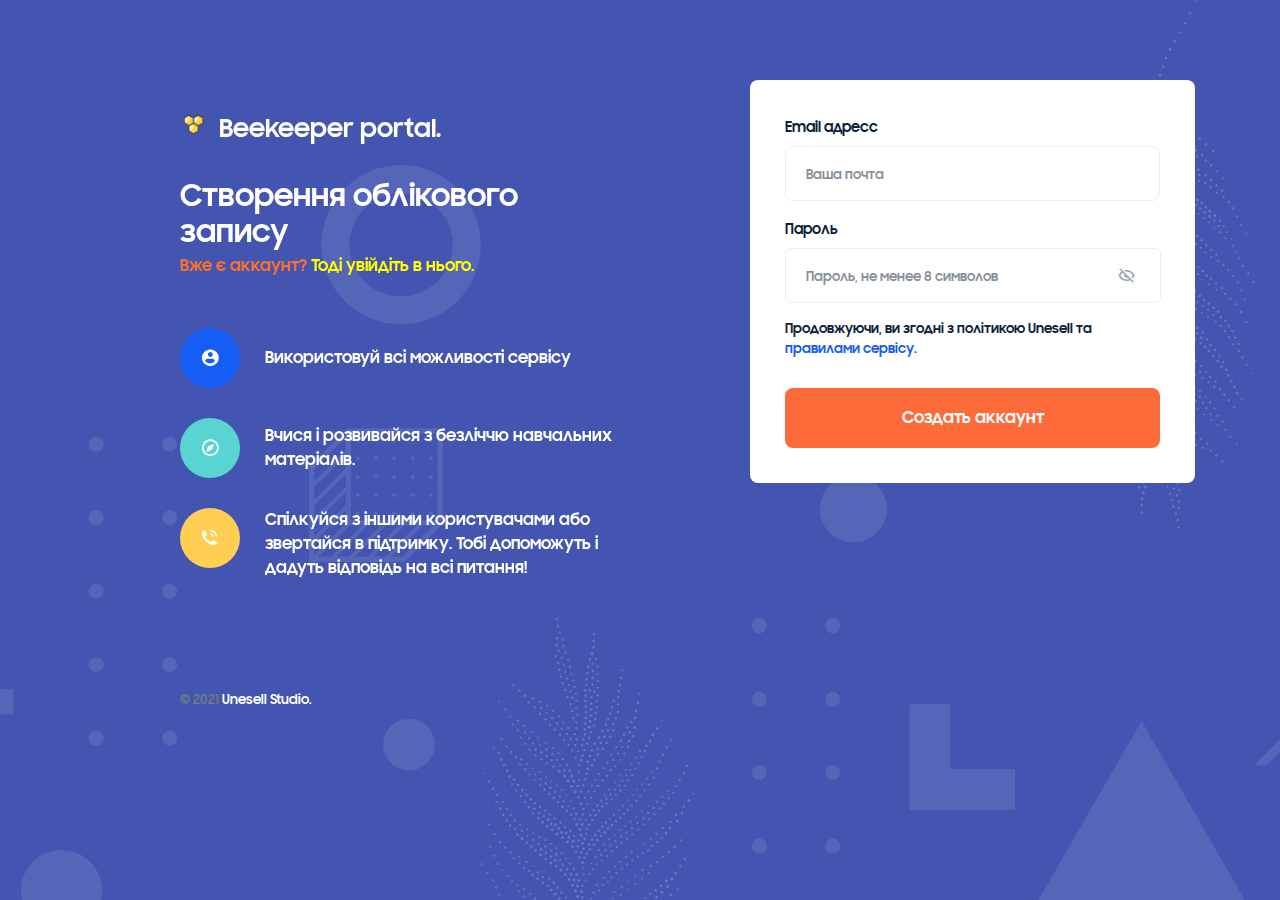
==== commit d180c0d8: "Realise Beekeeper" ====
--- a/registration/index.html
+++ b/registration/index.html
@@ -14,7 +14,7 @@
     content="HTML, CSS, JavaScript, Bootstrap, jQuery, Rakon, Themeforest, Template, envato, SASS, SCSS, HTML5, landing page, SaaS Product, SaaS Modern,  MultiPurpose, Crypto, Currency, ICO, Hosting, Agency, Mobile, App, Interior, Charity" />
   <meta name="author" content="Rakon - Creative Multi-Purpose HTML5 Templates" />
 
-  <title>Регистрация в Beekeeper portal</title>
+  <title>Реєстрація у Beekeeper portal</title>
   <!-- favicon -->
   <link rel="shortcut icon" href="../assets/img/favicon.ico" type="image/x-icon" />
   <!-- Bootstrap 4.5 -->
@@ -52,8 +52,8 @@
         <div class="col-lg-5 offset-1 my-auto">
 
           <div class="item_brand margin-b-3">
-            <a href="../registration/">
-              <img class="mr-2" src="../assets/img/logo-l.png" alt="">              <span>Beekeeper portal.</span>
+            <a href="../../">
+              <img class="mr-2" src="../assets/img/logo-l.png" alt="">              <span class="logoName">Beekeeper portal.</span>
             </a>
           </div>
 
@@ -120,9 +120,9 @@
               </div>
               <div class="col-12">
                 <p class="font-s-13 mb-0">
-                  Продолжая, вы согласны с политикой Unesell и
+                  Продовжуючи, ви згодні з політикою Unesell та
                   <a href="../service/rule/" target="_blank" class="c-blue">
-                    правилами сервиса.
+                    правилами сервісу.
                   </a>
                 </p>
 
--- a/assets/css/main/main.css
+++ b/assets/css/main/main.css
@@ -8333,6 +8333,7 @@
     top: -20%;
   }
 }
+
 .contact_section .dark-form .form-control {
   background-color: rgba(255, 255, 255, 0.05);
   border: 0;
@@ -16238,4 +16239,5 @@
   padding-top: 340px;
 }
 
+
 /*# sourceMappingURL=main.css.map */